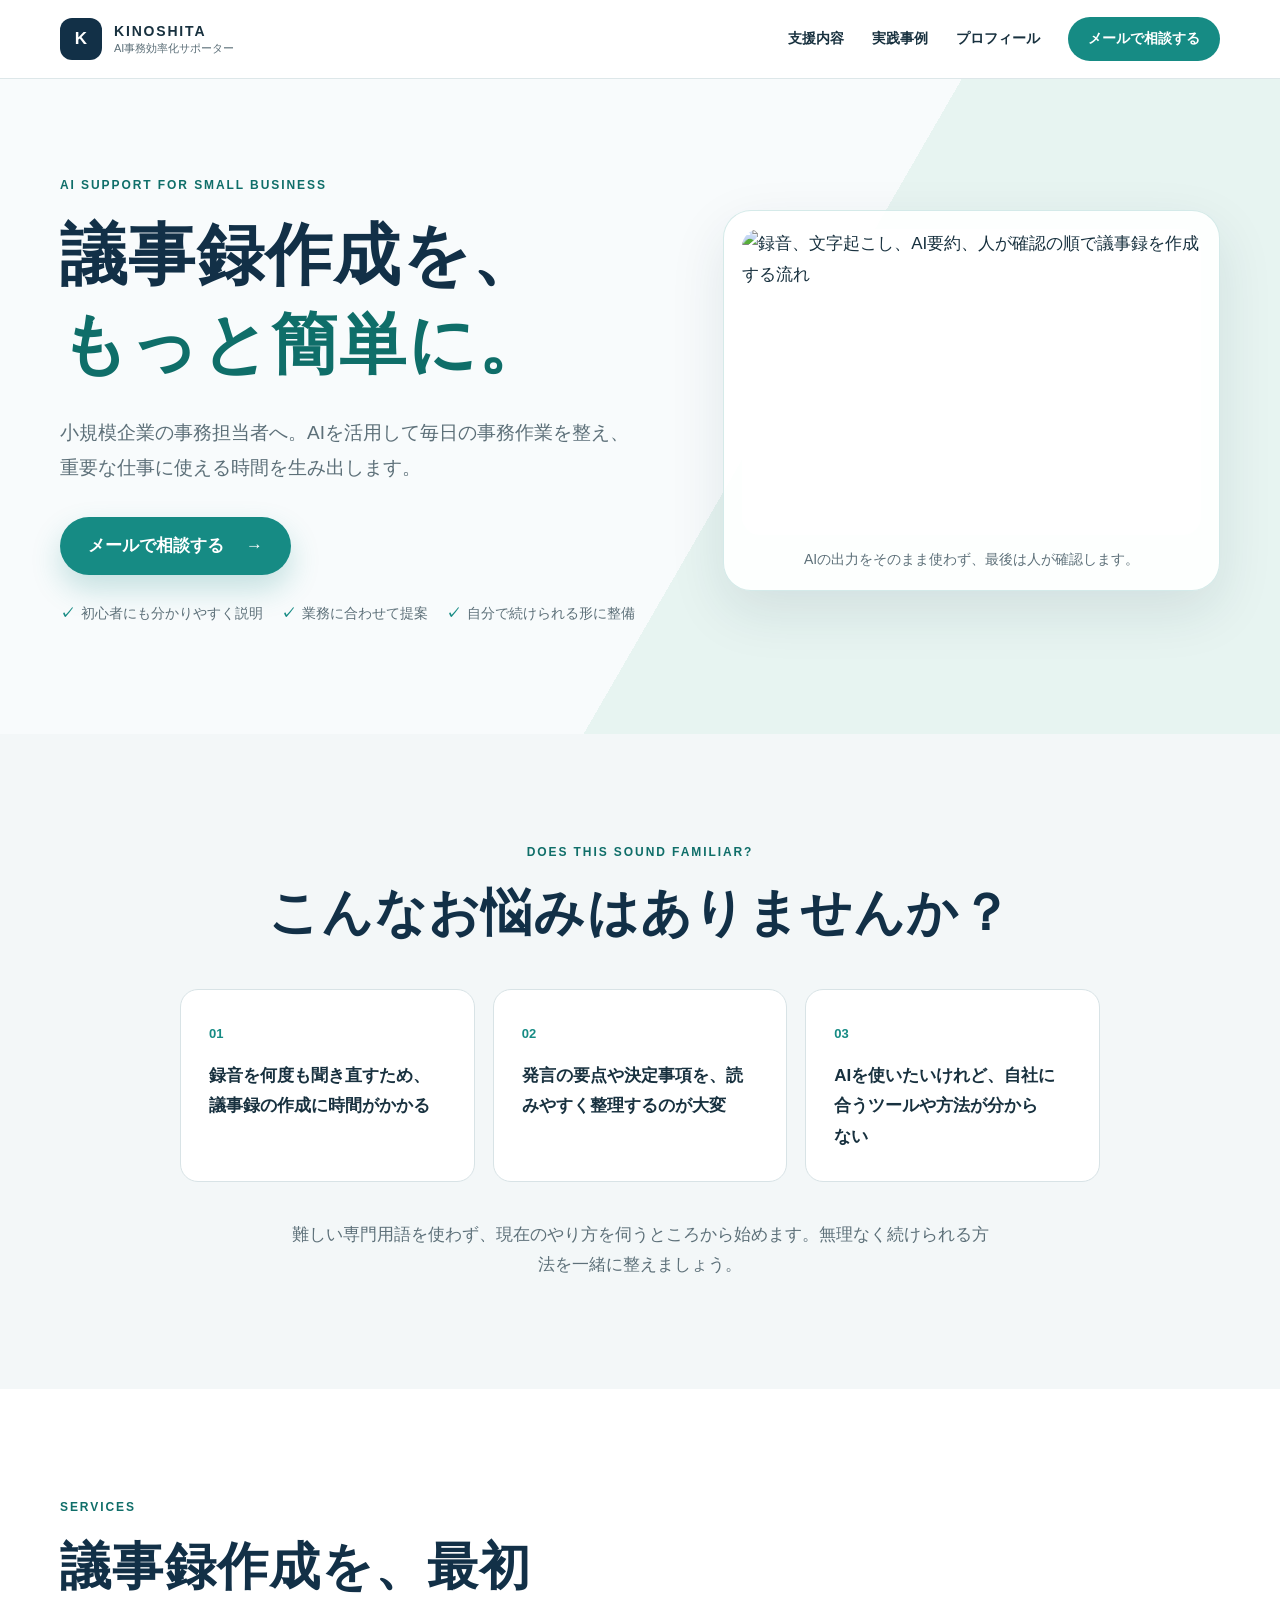
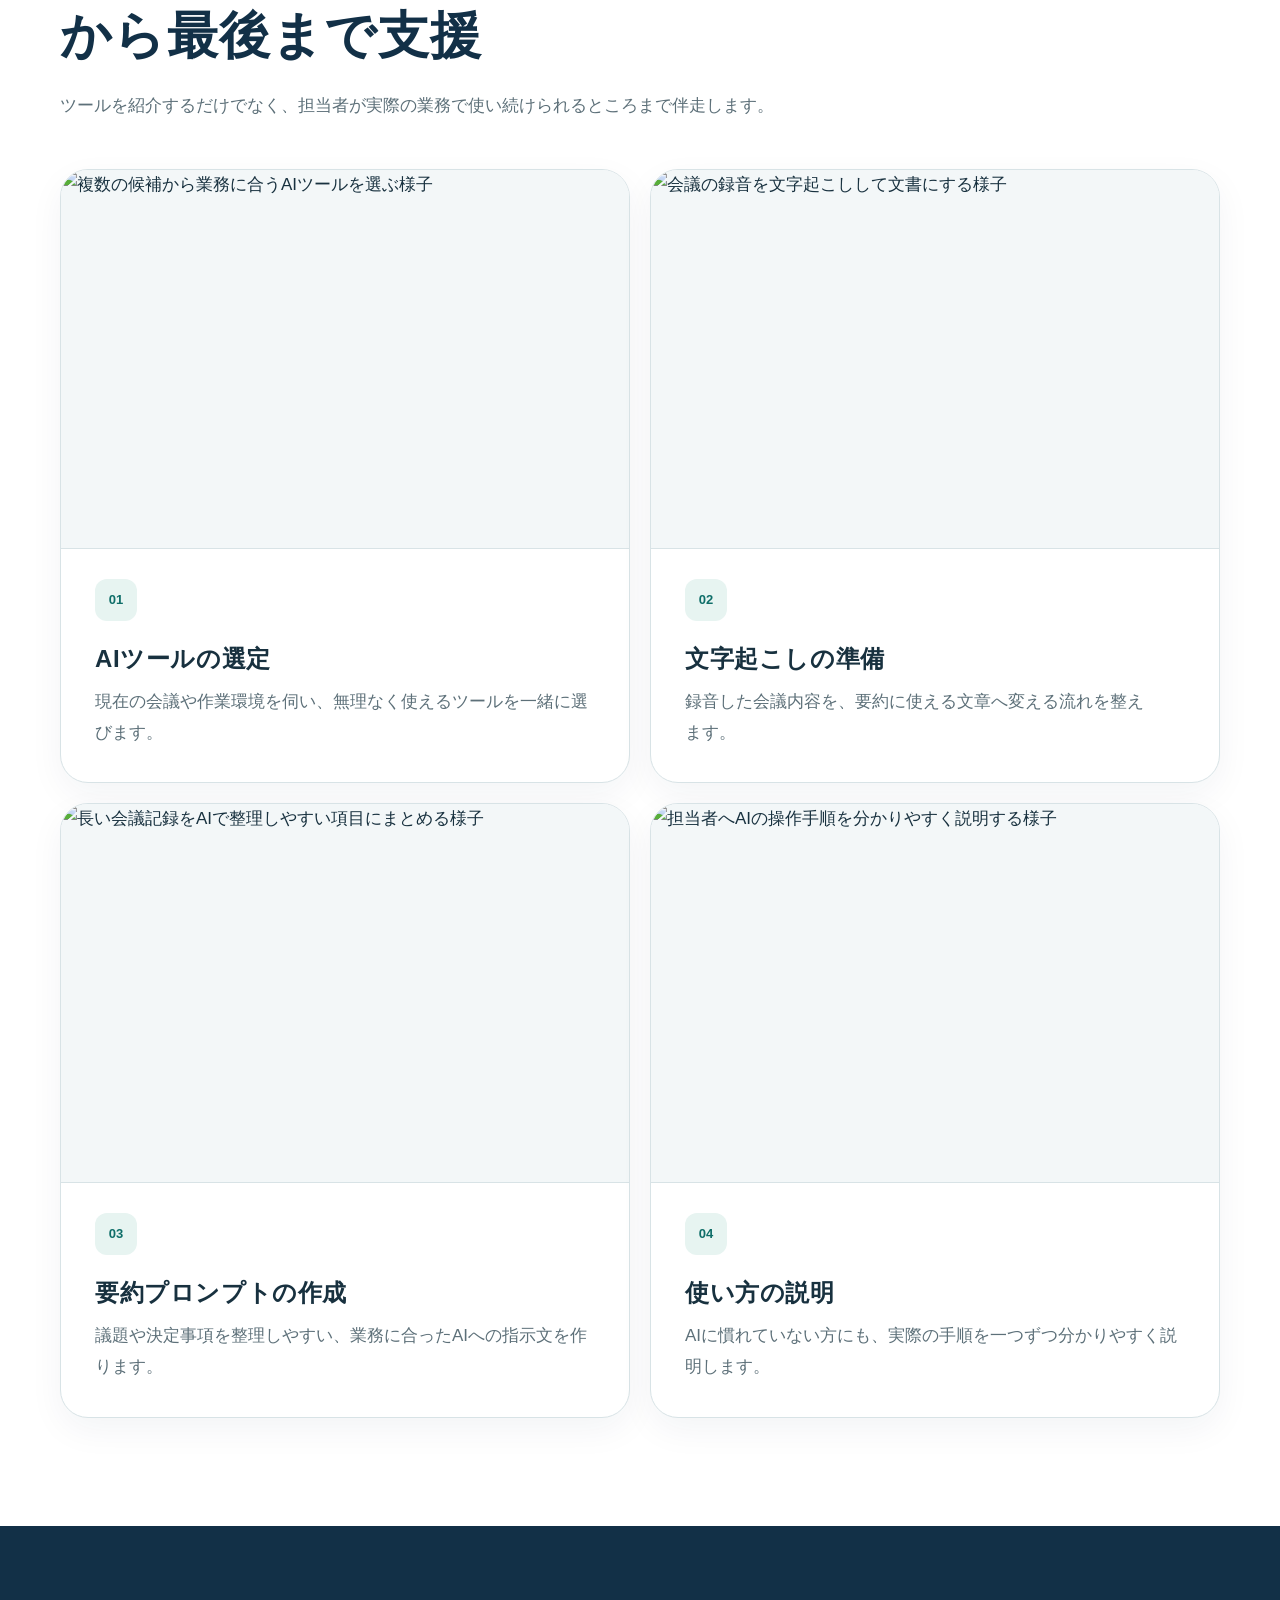
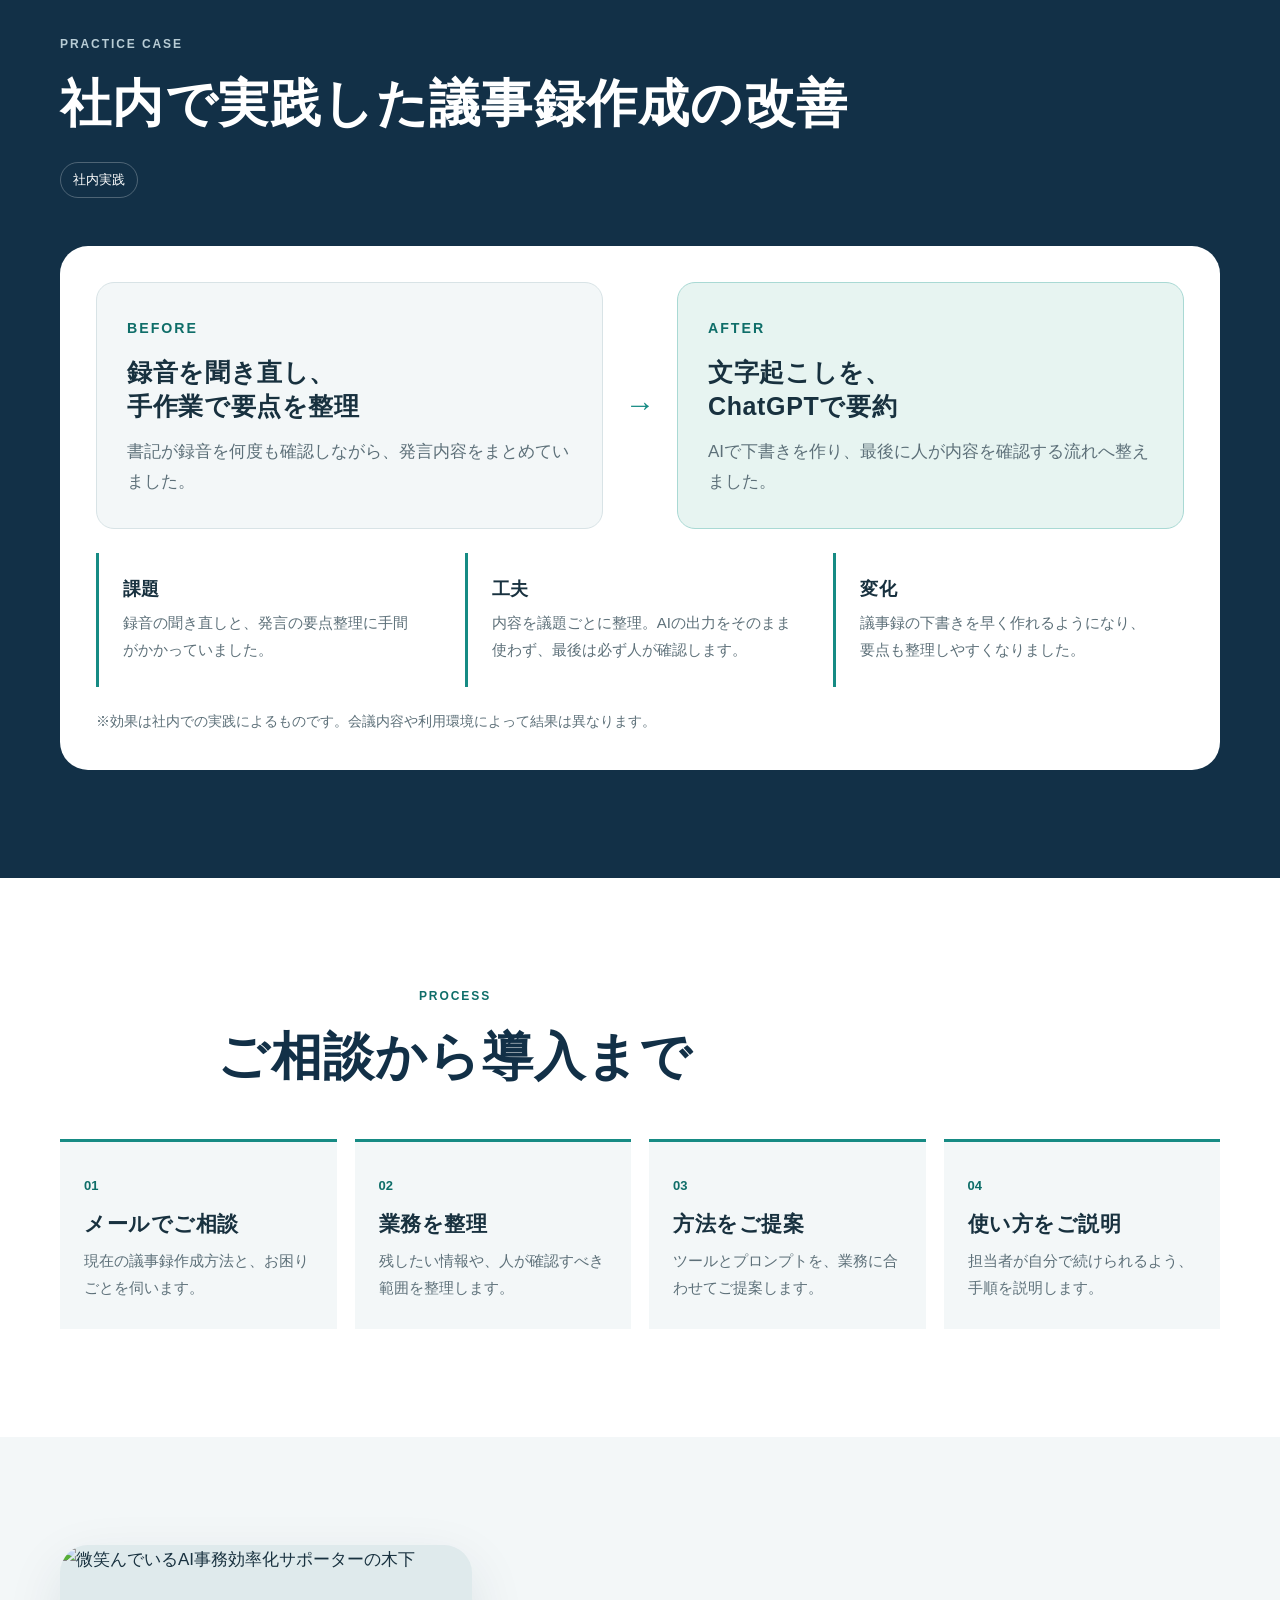
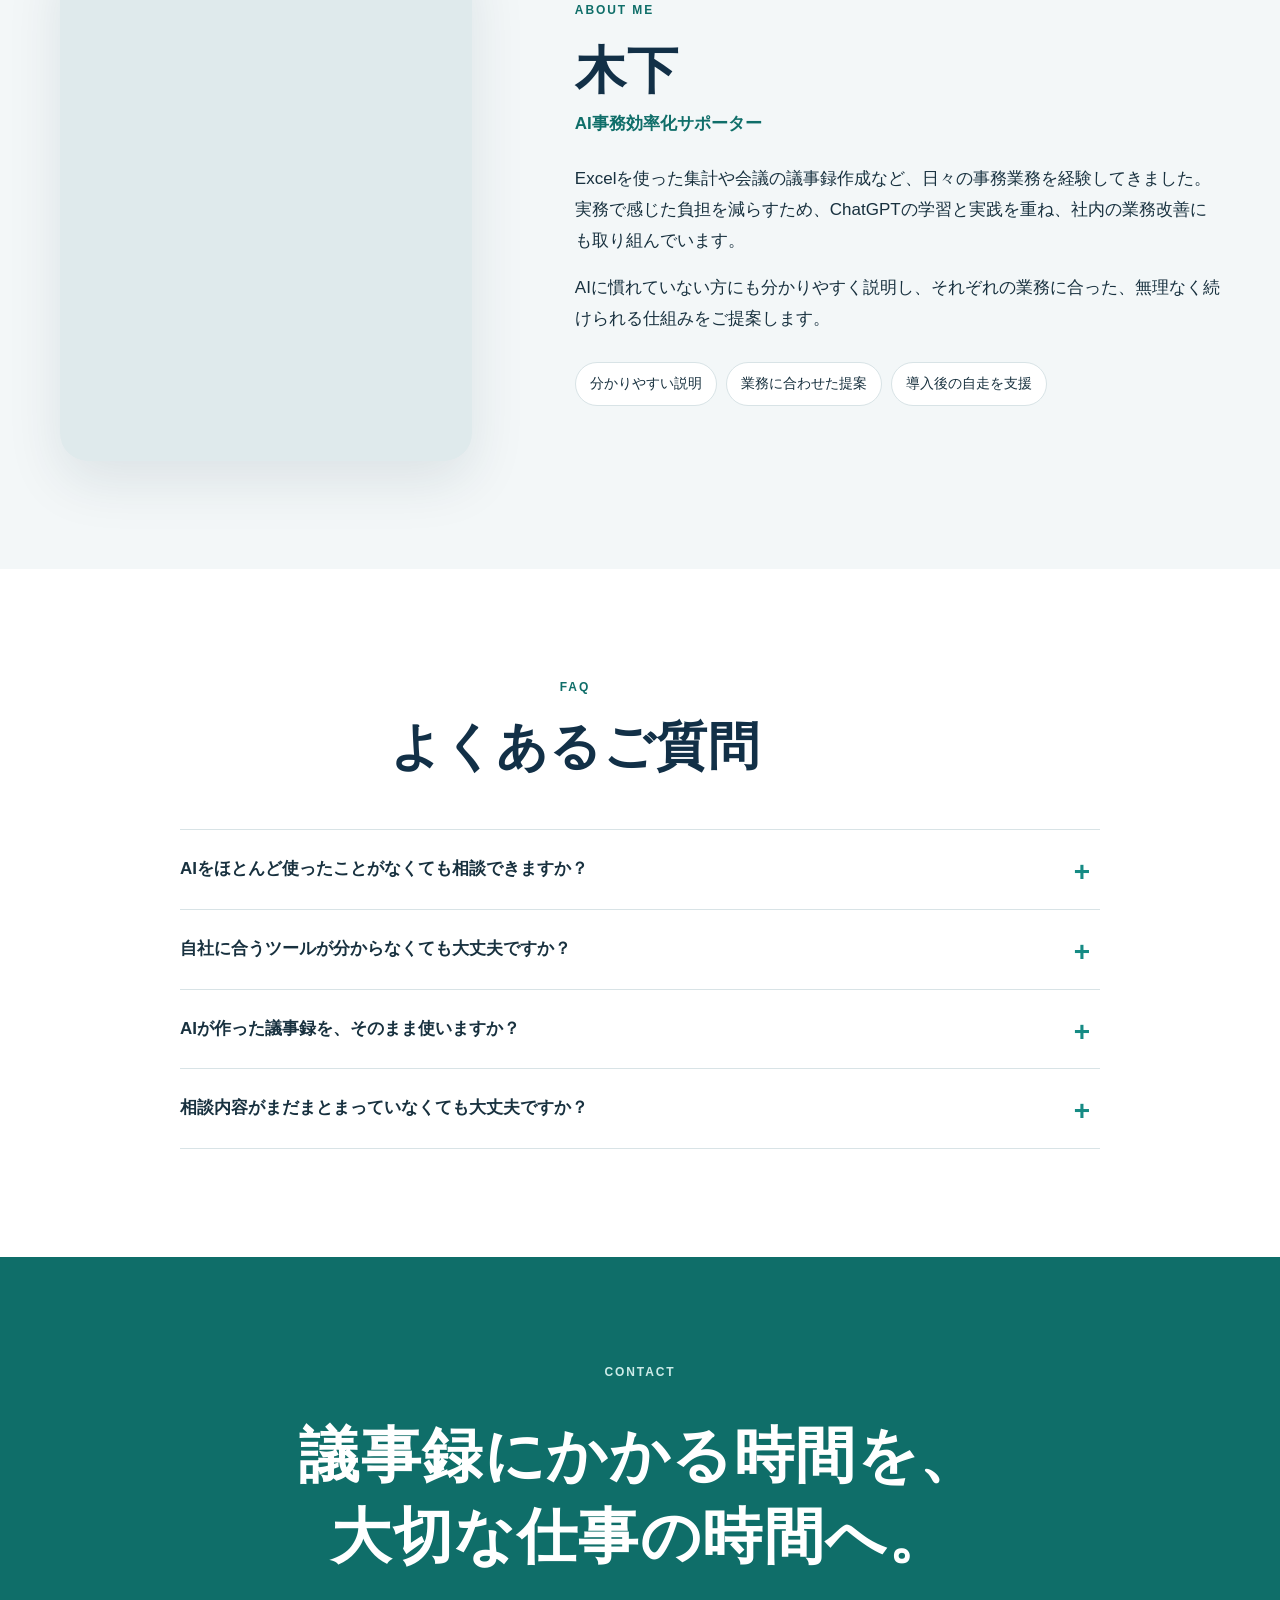
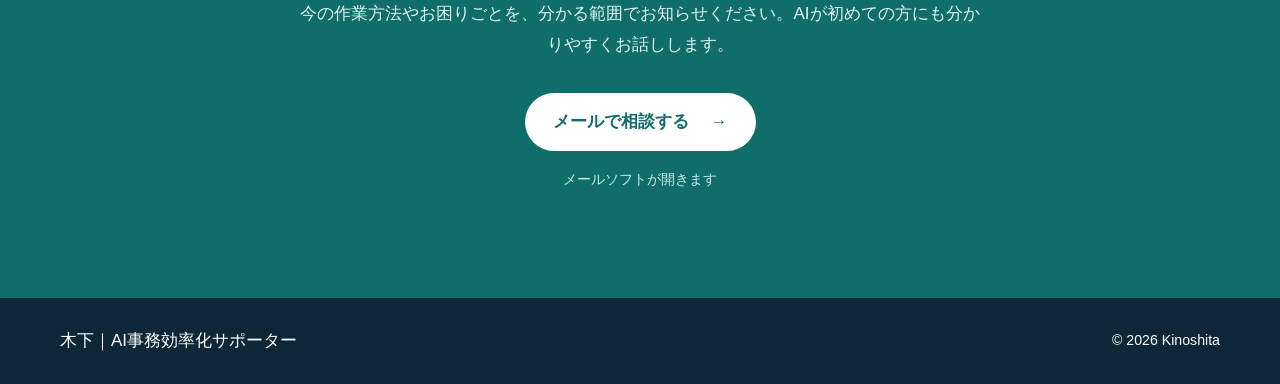
==== portfolio/index.html @ 759e7ccf "Publish AI office support portfolio" ====
<!doctype html>
<html lang="ja">
  <head>
    <meta charset="UTF-8">
    <meta name="viewport" content="width=device-width, initial-scale=1.0">
    <meta name="description" content="小規模企業の事務担当者へ。AIを活用した議事録作成の効率化を、木下が初心者にも分かりやすく支援します。">
    <title>木下｜AI事務効率化サポーター</title>
    <link rel="stylesheet" href="styles.css">
    <script src="script.js" defer></script>
  </head>
  <body>
    <a class="skip-link" href="#main">本文へ移動</a>

    <header class="site-header" data-header>
      <div class="container header-inner">
        <a class="brand" href="#top" aria-label="ページ上部へ戻る">
          <span class="brand-mark" aria-hidden="true">K</span>
          <span><strong>KINOSHITA</strong><small>AI事務効率化サポーター</small></span>
        </a>
        <button class="menu-button" type="button" aria-expanded="false" aria-controls="global-nav" data-menu-button>
          <span></span><span></span><span></span><span class="sr-only">メニューを開く</span>
        </button>
        <nav class="global-nav" id="global-nav" aria-label="メインメニュー" data-menu>
          <a href="#services">支援内容</a><a href="#case">実践事例</a><a href="#profile">プロフィール</a>
          <a class="nav-cta" href="mailto:toshi.melcy39@gmail.com">メールで相談する</a>
        </nav>
      </div>
    </header>

    <main id="main">
      <section class="hero" id="top">
        <div class="container hero-grid">
          <div class="hero-copy">
            <p class="eyebrow">AI SUPPORT FOR SMALL BUSINESS</p>
            <h1>議事録作成を、<br><span>もっと簡単に。</span></h1>
            <p class="hero-lead">小規模企業の事務担当者へ。AIを活用して毎日の事務作業を整え、重要な仕事に使える時間を生み出します。</p>
            <a class="button button-primary" href="mailto:toshi.melcy39@gmail.com">メールで相談する <span aria-hidden="true">→</span></a>
            <ul class="trust-list"><li>初心者にも分かりやすく説明</li><li>業務に合わせて提案</li><li>自分で続けられる形に整備</li></ul>
          </div>
          <figure class="hero-visual">
            <img src="assets/works/ai-meeting-minutes-workflow.png" width="1536" height="1024" alt="録音、文字起こし、AI要約、人が確認の順で議事録を作成する流れ">
            <figcaption>AIの出力をそのまま使わず、最後は人が確認します。</figcaption>
          </figure>
        </div>
      </section>

      <section class="section problems" aria-labelledby="problems-title">
        <div class="container narrow">
          <p class="eyebrow centered">DOES THIS SOUND FAMILIAR?</p>
          <h2 id="problems-title">こんなお悩みはありませんか？</h2>
          <div class="problem-grid">
            <article><span>01</span><p>録音を何度も聞き直すため、議事録の作成に時間がかかる</p></article>
            <article><span>02</span><p>発言の要点や決定事項を、読みやすく整理するのが大変</p></article>
            <article><span>03</span><p>AIを使いたいけれど、自社に合うツールや方法が分からない</p></article>
          </div>
          <p class="section-message">難しい専門用語を使わず、現在のやり方を伺うところから始めます。無理なく続けられる方法を一緒に整えましょう。</p>
        </div>
      </section>

      <section class="section services" id="services" aria-labelledby="services-title">
        <div class="container">
          <div class="section-heading"><p class="eyebrow">SERVICES</p><h2 id="services-title">議事録作成を、最初から最後まで支援</h2><p>ツールを紹介するだけでなく、担当者が実際の業務で使い続けられるところまで伴走します。</p></div>
          <div class="service-grid">
            <article class="service-card"><img class="service-image" src="assets/works/service-ai-tool-selection.png" width="1536" height="1024" alt="複数の候補から業務に合うAIツールを選ぶ様子"><div class="service-card-body"><span>01</span><h3>AIツールの選定</h3><p>現在の会議や作業環境を伺い、無理なく使えるツールを一緒に選びます。</p></div></article>
            <article class="service-card"><img class="service-image" src="assets/works/service-transcription.png" width="1536" height="1024" alt="会議の録音を文字起こしして文書にする様子"><div class="service-card-body"><span>02</span><h3>文字起こしの準備</h3><p>録音した会議内容を、要約に使える文章へ変える流れを整えます。</p></div></article>
            <article class="service-card"><img class="service-image" src="assets/works/service-summary-prompt.png" width="1536" height="1024" alt="長い会議記録をAIで整理しやすい項目にまとめる様子"><div class="service-card-body"><span>03</span><h3>要約プロンプトの作成</h3><p>議題や決定事項を整理しやすい、業務に合ったAIへの指示文を作ります。</p></div></article>
            <article class="service-card"><img class="service-image" src="assets/works/service-guidance.png" width="1536" height="1024" alt="担当者へAIの操作手順を分かりやすく説明する様子"><div class="service-card-body"><span>04</span><h3>使い方の説明</h3><p>AIに慣れていない方にも、実際の手順を一つずつ分かりやすく説明します。</p></div></article>
          </div>
        </div>
      </section>

      <section class="section case" id="case" aria-labelledby="case-title">
        <div class="container">
          <div class="section-heading"><p class="eyebrow">PRACTICE CASE</p><h2 id="case-title">社内で実践した議事録作成の改善</h2><p class="case-label">社内実践</p></div>
          <div class="case-grid">
            <div class="case-flow" aria-label="改善前と改善後の比較">
              <div><small>BEFORE</small><h3>録音を聞き直し、<br>手作業で要点を整理</h3><p>書記が録音を何度も確認しながら、発言内容をまとめていました。</p></div>
              <span class="case-arrow" aria-hidden="true">→</span>
              <div class="after"><small>AFTER</small><h3>文字起こしを、<br>ChatGPTで要約</h3><p>AIで下書きを作り、最後に人が内容を確認する流れへ整えました。</p></div>
            </div>
            <div class="case-details">
              <article><h3>課題</h3><p>録音の聞き直しと、発言の要点整理に手間がかかっていました。</p></article>
              <article><h3>工夫</h3><p>内容を議題ごとに整理。AIの出力をそのまま使わず、最後は必ず人が確認します。</p></article>
              <article><h3>変化</h3><p>議事録の下書きを早く作れるようになり、要点も整理しやすくなりました。</p></article>
            </div>
            <p class="case-note">※効果は社内での実践によるものです。会議内容や利用環境によって結果は異なります。</p>
          </div>
        </div>
      </section>

      <section class="section process" aria-labelledby="process-title">
        <div class="container">
          <div class="section-heading centered-heading"><p class="eyebrow">PROCESS</p><h2 id="process-title">ご相談から導入まで</h2></div>
          <ol class="process-grid">
            <li><span>01</span><h3>メールでご相談</h3><p>現在の議事録作成方法と、お困りごとを伺います。</p></li>
            <li><span>02</span><h3>業務を整理</h3><p>残したい情報や、人が確認すべき範囲を整理します。</p></li>
            <li><span>03</span><h3>方法をご提案</h3><p>ツールとプロンプトを、業務に合わせてご提案します。</p></li>
            <li><span>04</span><h3>使い方をご説明</h3><p>担当者が自分で続けられるよう、手順を説明します。</p></li>
          </ol>
        </div>
      </section>

      <section class="section profile" id="profile" aria-labelledby="profile-title">
        <div class="container profile-grid">
          <div class="profile-visual"><img src="assets/works/profile-photo-smile.png" width="1088" height="1450" alt="微笑んでいるAI事務効率化サポーターの木下"></div>
          <div class="profile-copy"><p class="eyebrow">ABOUT ME</p><h2 id="profile-title">木下</h2><p class="profile-role">AI事務効率化サポーター</p><p>Excelを使った集計や会議の議事録作成など、日々の事務業務を経験してきました。実務で感じた負担を減らすため、ChatGPTの学習と実践を重ね、社内の業務改善にも取り組んでいます。</p><p>AIに慣れていない方にも分かりやすく説明し、それぞれの業務に合った、無理なく続けられる仕組みをご提案します。</p><ul class="strength-list"><li>分かりやすい説明</li><li>業務に合わせた提案</li><li>導入後の自走を支援</li></ul></div>
        </div>
      </section>

      <section class="section faq" aria-labelledby="faq-title">
        <div class="container narrow"><div class="section-heading centered-heading"><p class="eyebrow">FAQ</p><h2 id="faq-title">よくあるご質問</h2></div>
          <details><summary>AIをほとんど使ったことがなくても相談できますか？</summary><p>はい。専門用語を避け、基本の操作から一つずつご説明します。</p></details>
          <details><summary>自社に合うツールが分からなくても大丈夫ですか？</summary><p>はい。現在の会議環境や作業方法を伺ったうえで、使い続けやすい方法を一緒に考えます。</p></details>
          <details><summary>AIが作った議事録を、そのまま使いますか？</summary><p>いいえ。聞き間違いや要約漏れの可能性があるため、最後は人が確認する流れを大切にしています。機密情報の扱いも、利用するツールの規約や社内ルールを確認して進めます。</p></details>
          <details><summary>相談内容がまだまとまっていなくても大丈夫ですか？</summary><p>はい。「議事録に時間がかかっている」という段階から、メールでお気軽にご相談ください。</p></details>
        </div>
      </section>

      <section class="contact" id="contact" aria-labelledby="contact-title">
        <div class="container contact-inner"><p class="eyebrow">CONTACT</p><h2 id="contact-title">議事録にかかる時間を、<br>大切な仕事の時間へ。</h2><p>今の作業方法やお困りごとを、分かる範囲でお知らせください。AIが初めての方にも分かりやすくお話しします。</p><a class="button button-light" href="mailto:toshi.melcy39@gmail.com">メールで相談する <span aria-hidden="true">→</span></a><small>メールソフトが開きます</small></div>
      </section>
    </main>
    <footer class="site-footer"><div class="container"><p>木下｜AI事務効率化サポーター</p><small>© <span data-year></span> Kinoshita</small></div></footer>
  </body>
</html>
---- portfolio/styles.css ----
:root{--navy:#123047;--navy-2:#1b4058;--teal:#168b84;--teal-dark:#0f6e69;--mint:#e7f4f1;--paper:#fff;--mist:#f3f7f8;--ink:#18313f;--muted:#5d7079;--line:#d8e3e6;--shadow:0 20px 55px rgba(18,48,71,.1);--radius-lg:28px;--radius-md:18px;--container:1160px}
*{box-sizing:border-box}html{scroll-behavior:smooth}body{margin:0;color:var(--ink);background:var(--paper);font-family:-apple-system,BlinkMacSystemFont,"Hiragino Kaku Gothic ProN","Yu Gothic",YuGothic,"Noto Sans JP","Segoe UI",sans-serif;font-size:17px;line-height:1.8;line-break:strict;overflow-wrap:anywhere;word-break:normal}img{display:block;max-width:100%}a{color:inherit}button,a{-webkit-tap-highlight-color:transparent}a:focus-visible,button:focus-visible,summary:focus-visible{outline:3px solid #f2a900;outline-offset:4px}h1,h2,h3,p{margin-top:0}h1,h2,h3{line-height:1.35;letter-spacing:.025em;text-wrap:balance}p{text-wrap:pretty}.container{width:min(calc(100% - 48px),var(--container));margin-inline:auto}.narrow{max-width:920px}.section{padding:108px 0}.sr-only{position:absolute;width:1px;height:1px;padding:0;margin:-1px;overflow:hidden;clip:rect(0,0,0,0);white-space:nowrap;border:0}.skip-link{position:fixed;top:8px;left:8px;z-index:100;padding:10px 16px;color:#fff;background:var(--navy);transform:translateY(-150%)}.skip-link:focus{transform:translateY(0)}.eyebrow{margin-bottom:14px;color:var(--teal-dark);font-size:12px;font-weight:800;letter-spacing:.16em}.centered,.centered-heading{text-align:center}
.site-header{position:sticky;top:0;z-index:30;border-bottom:1px solid rgba(216,227,230,.85);background:rgba(255,255,255,.94);backdrop-filter:blur(12px)}.header-inner{min-height:78px;display:flex;align-items:center;justify-content:space-between;gap:24px}.brand{display:inline-flex;align-items:center;gap:12px;text-decoration:none}.brand-mark{display:grid;place-items:center;width:42px;aspect-ratio:1;border-radius:12px;color:#fff;background:var(--navy);font-weight:900}.brand strong,.brand small{display:block;line-height:1.35}.brand strong{font-size:14px;letter-spacing:.13em}.brand small{color:var(--muted);font-size:11px}.global-nav{display:flex;align-items:center;gap:28px}.global-nav a{font-size:14px;font-weight:700;text-decoration:none}.nav-cta{min-height:44px;display:inline-flex;align-items:center;padding:8px 20px;border-radius:999px;color:#fff!important;background:var(--teal)}.menu-button{display:none;width:46px;height:46px;padding:11px;border:1px solid var(--line);border-radius:50%;background:#fff}.menu-button>span:not(.sr-only){display:block;width:100%;height:2px;margin:4px 0;background:var(--navy)}
.hero{overflow:hidden;padding:96px 0 108px;background:linear-gradient(120deg,#f8fbfc 0 58%,#e7f4f1 58%)}.hero-grid{display:grid;grid-template-columns:minmax(0,1.08fr) minmax(380px,.92fr);align-items:center;gap:80px}.hero h1{margin-bottom:26px;color:var(--navy);font-size:clamp(46px,5.2vw,72px);font-weight:800;letter-spacing:.02em}.hero h1 span{color:var(--teal-dark)}.hero-lead{max-width:640px;margin-bottom:32px;color:var(--muted);font-size:19px}.button{display:inline-flex;min-height:58px;align-items:center;justify-content:center;gap:22px;padding:14px 28px;border-radius:999px;font-weight:800;text-decoration:none;transition:transform .2s,box-shadow .2s}.button:hover{transform:translateY(-2px)}.button-primary{color:#fff;background:var(--teal);box-shadow:0 14px 30px rgba(22,139,132,.23)}.trust-list{display:flex;flex-wrap:wrap;gap:8px 18px;padding:0;margin:26px 0 0;color:var(--muted);font-size:14px;list-style:none}.trust-list li::before{content:"✓";margin-right:7px;color:var(--teal);font-weight:900}.hero-visual{padding:30px;border:1px solid rgba(22,139,132,.18);border-radius:var(--radius-lg);background:rgba(255,255,255,.88);box-shadow:var(--shadow)}.visual-label{margin-bottom:20px;color:var(--muted);font-size:11px;font-weight:800;letter-spacing:.14em}.workflow-mini{display:flex;align-items:center;gap:16px;padding:16px 18px;border:1px solid var(--line);border-radius:14px;background:#fff}.workflow-mini span{display:grid;place-items:center;width:34px;height:34px;border-radius:10px;color:var(--teal-dark);background:var(--mint);font-size:12px;font-weight:800}.workflow-mini.accent{color:#fff;border-color:var(--teal);background:var(--teal)}.workflow-mini.accent span{color:#fff;background:rgba(255,255,255,.18)}.workflow-arrow{height:27px;color:var(--teal);font-weight:900;text-align:center}
.section h2{margin-bottom:20px;color:var(--navy);font-size:clamp(34px,4vw,52px)}.problems{background:var(--mist);text-align:center}.problem-grid{display:grid;grid-template-columns:repeat(3,1fr);gap:18px;margin-top:42px;text-align:left}.problem-grid article{padding:28px;border:1px solid var(--line);border-radius:var(--radius-md);background:#fff}.problem-grid span{color:var(--teal);font-size:13px;font-weight:800}.problem-grid p{margin:12px 0 0;font-weight:700}.section-message{max-width:700px;margin:38px auto 0;color:var(--muted)}.section-heading{max-width:790px;margin-bottom:48px}.section-heading>p:last-child{color:var(--muted)}.service-grid{display:grid;grid-template-columns:repeat(2,1fr);gap:20px}.service-card{padding:34px;border:1px solid var(--line);border-radius:var(--radius-lg);background:#fff;box-shadow:0 12px 35px rgba(18,48,71,.05)}.service-card>span{display:grid;place-items:center;width:42px;height:42px;margin-bottom:22px;border-radius:12px;color:var(--teal-dark);background:var(--mint);font-size:13px;font-weight:800}.service-card h3{margin-bottom:12px;font-size:24px}.service-card p{margin-bottom:0;color:var(--muted)}
.case{background:var(--navy);color:#fff}.case h2{color:#fff}.case .section-heading>p{color:#b8ccd5}.case-label{display:inline-block!important;margin:4px 0 0;padding:5px 12px;border:1px solid rgba(255,255,255,.25);border-radius:999px;color:#fff!important;font-size:13px}.case-grid{padding:36px;border-radius:var(--radius-lg);background:#fff;color:var(--ink)}.case-flow{display:grid;grid-template-columns:1fr auto 1fr;align-items:stretch;gap:22px}.case-flow>div{padding:30px;border:1px solid var(--line);border-radius:var(--radius-md);background:var(--mist)}.case-flow>.after{border-color:#a9d9d4;background:var(--mint)}.case-flow small{color:var(--teal-dark);font-weight:900;letter-spacing:.14em}.case-flow h3{margin:13px 0;font-size:25px}.case-flow p{margin:0;color:var(--muted)}.case-arrow{align-self:center;color:var(--teal);font-size:30px}.case-details{display:grid;grid-template-columns:repeat(3,1fr);gap:18px;margin-top:24px}.case-details article{padding:24px;border-left:3px solid var(--teal)}.case-details h3{margin-bottom:8px;font-size:18px}.case-details p{margin:0;color:var(--muted);font-size:15px}.case-note{margin:22px 0 0;color:var(--muted);font-size:14px}
.process-grid{display:grid;grid-template-columns:repeat(4,1fr);gap:18px;padding:0;margin:48px 0 0;list-style:none}.process-grid li{padding:28px 24px;border-top:3px solid var(--teal);background:var(--mist)}.process-grid span{color:var(--teal-dark);font-size:13px;font-weight:900}.process-grid h3{margin:9px 0;font-size:21px}.process-grid p{margin:0;color:var(--muted);font-size:15px}.profile{background:var(--mist)}.profile-grid{display:grid;grid-template-columns:minmax(300px,.78fr) minmax(0,1.22fr);align-items:center;gap:clamp(50px,8vw,105px)}.profile-visual{overflow:hidden;aspect-ratio:4/5;border-radius:var(--radius-lg);background:#dfeaec;box-shadow:var(--shadow)}.profile-visual img{width:100%;height:100%;object-fit:cover;object-position:50% 35%}.profile-copy h2{margin-bottom:4px}.profile-role{margin-bottom:25px;color:var(--teal-dark);font-weight:800}.strength-list{display:flex;flex-wrap:wrap;gap:9px;padding:0;margin:28px 0 0;list-style:none}.strength-list li{padding:8px 14px;border:1px solid var(--line);border-radius:999px;background:#fff;font-size:14px}
.faq details{border-top:1px solid var(--line)}.faq details:last-child{border-bottom:1px solid var(--line)}.faq summary{position:relative;padding:24px 54px 24px 0;cursor:pointer;font-weight:700;list-style:none}.faq summary::-webkit-details-marker{display:none}.faq summary::after{content:"+";position:absolute;right:10px;top:17px;color:var(--teal);font-size:28px}.faq details[open] summary::after{content:"−"}.faq details p{padding:0 54px 24px 0;margin:0;color:var(--muted)}.contact{padding:105px 0;color:#fff;background:var(--teal-dark);text-align:center}.contact .eyebrow{color:#cdebe8}.contact h2{margin-bottom:22px;color:#fff;font-size:clamp(36px,5vw,60px)}.contact p{max-width:680px;margin:0 auto 32px;color:#e4f4f2}.button-light{color:var(--teal-dark);background:#fff}.contact small{display:block;margin-top:16px;color:#cdebe8}.site-footer{padding:28px 0;color:#fff;background:#0d2738}.site-footer .container{display:flex;align-items:center;justify-content:space-between;gap:20px}.site-footer p,.site-footer small{margin:0}
@media(max-width:1024px){.section{padding:88px 0}.global-nav{gap:18px}.hero{padding:78px 0 88px}.hero-grid{grid-template-columns:1fr .9fr;gap:38px}.problem-grid{grid-template-columns:1fr}.process-grid{grid-template-columns:repeat(2,1fr)}}
@media(max-width:768px){body{font-size:16px}.container{width:min(calc(100% - 40px),var(--container))}.section{padding:72px 0}.header-inner{min-height:70px}.menu-button{display:block}.global-nav{position:fixed;inset:71px 20px auto;display:none;align-items:stretch;gap:0;padding:18px;border:1px solid var(--line);border-radius:18px;background:#fff;box-shadow:var(--shadow)}.global-nav.is-open{display:grid}.global-nav a{padding:13px 10px}.nav-cta{margin-top:8px;justify-content:center}.hero{padding:62px 0 72px;background:linear-gradient(155deg,#f8fbfc,#e7f4f1)}.hero-grid{grid-template-columns:1fr;gap:42px}.hero h1{font-size:clamp(40px,11vw,56px)}.hero-lead{font-size:17px}.service-grid,.case-details{grid-template-columns:1fr}.case-grid{padding:24px}.case-flow{grid-template-columns:1fr}.case-arrow{transform:rotate(90deg);justify-self:center}.profile-grid{grid-template-columns:1fr;gap:40px}.profile-visual{width:min(100%,470px);margin:auto}}
@media(max-width:480px){.brand small{display:none}.hero h1{font-size:39px}.button{width:100%}.trust-list{display:grid}.hero-visual{padding:20px}.problem-grid article,.service-card{padding:24px}.section h2{font-size:33px}.case-grid{padding:18px}.case-flow>div{padding:23px}.process-grid{grid-template-columns:1fr}.profile-visual{aspect-ratio:4/5}.contact{padding:78px 0}.site-footer .container{align-items:flex-start;flex-direction:column}}
@media(prefers-reduced-motion:reduce){*,*::before,*::after{scroll-behavior:auto!important;transition:none!important;animation:none!important}}
.hero-visual{margin:0;padding:18px;background:rgba(255,255,255,.92)}.hero-visual img{width:100%;height:auto;aspect-ratio:3/2;border-radius:18px;object-fit:contain;background:#fff}.hero-visual figcaption{padding:12px 8px 0;color:var(--muted);font-size:14px;text-align:center}
.service-grid{grid-template-columns:repeat(2,minmax(0,1fr))}.service-card{min-width:0;overflow:hidden;padding:0}.service-image{display:block;width:100%;max-width:100%;height:auto;aspect-ratio:3/2;border-bottom:1px solid var(--line);object-fit:cover;background:var(--mist)}.service-card-body{padding:30px 34px 34px}.service-card-body>span{display:grid;place-items:center;width:42px;height:42px;margin-bottom:22px;border-radius:12px;color:var(--teal-dark);background:var(--mint);font-size:13px;font-weight:800}.service-card-body h3{margin-bottom:12px;font-size:24px}.service-card-body p{margin-bottom:0;color:var(--muted)}
@media(max-width:768px){.service-grid{grid-template-columns:1fr}}
@media(max-width:480px){.service-card-body{padding:24px}.service-image{aspect-ratio:16/10}}
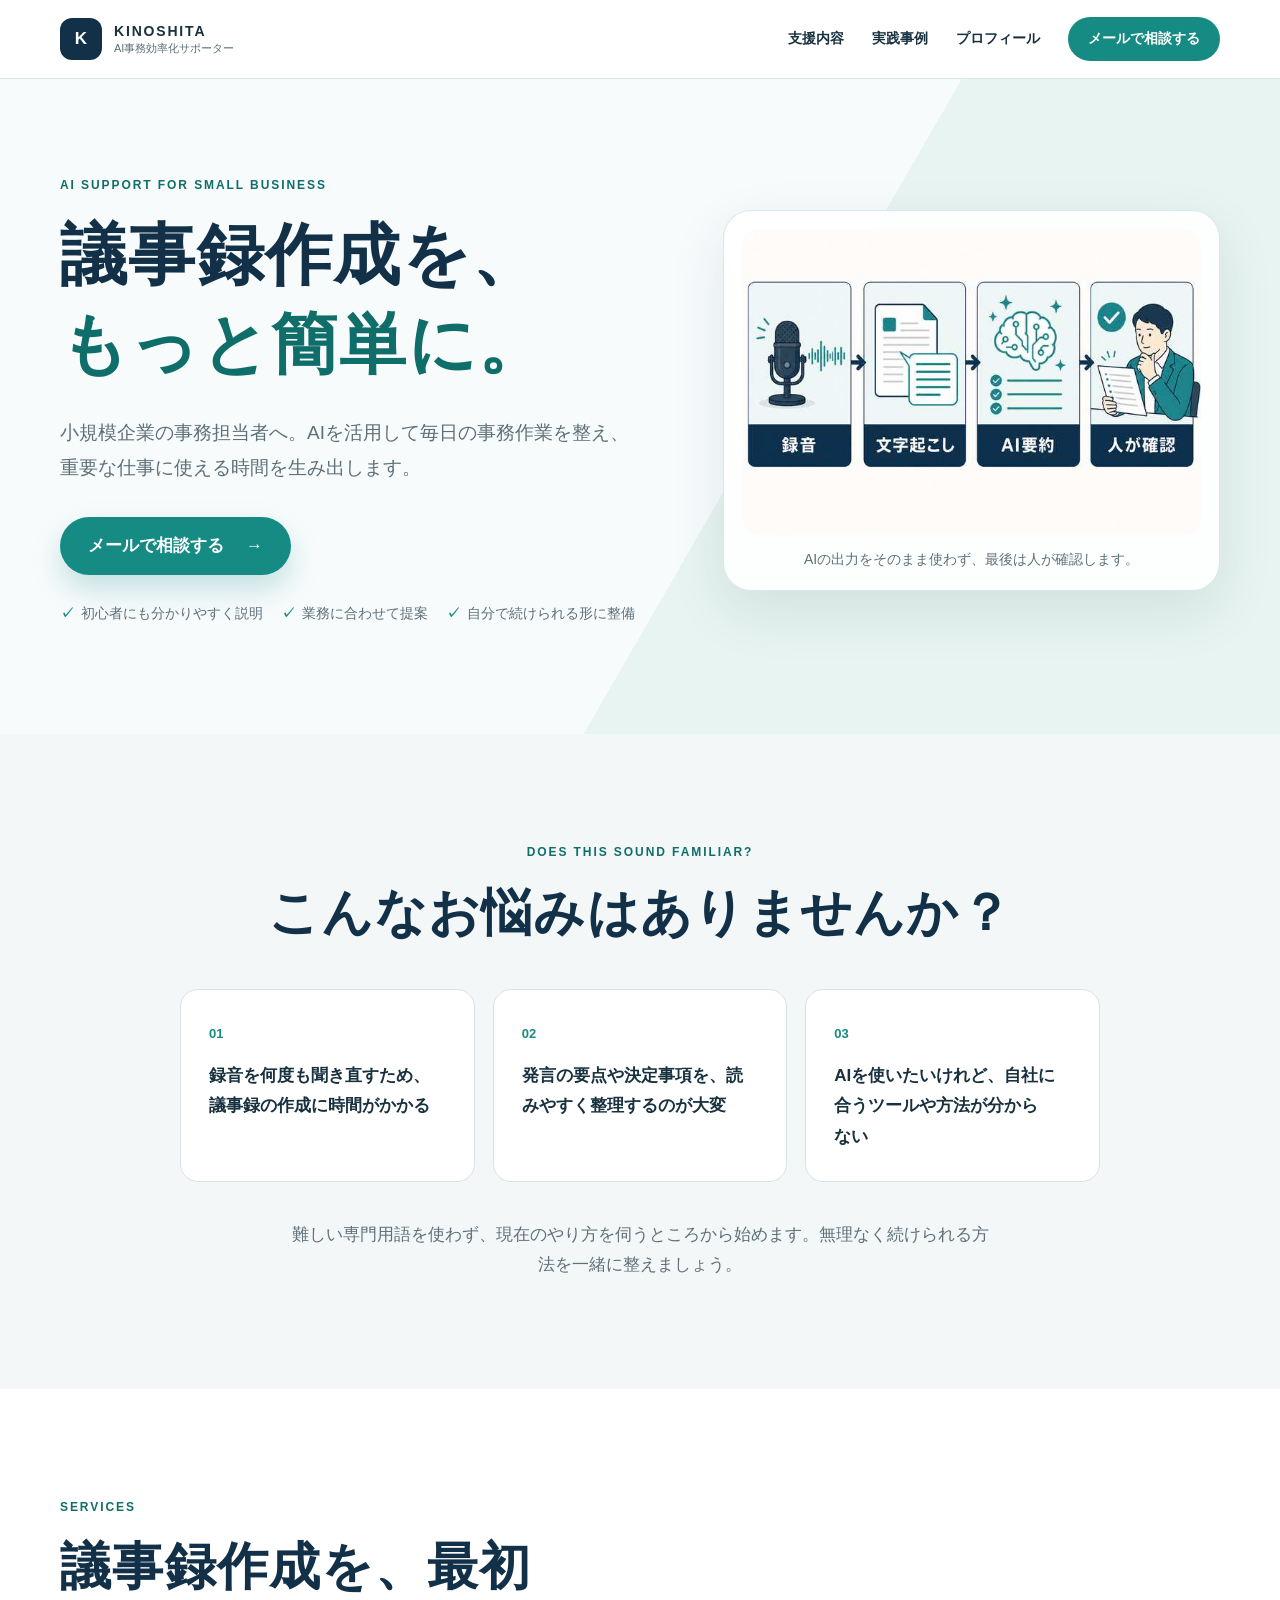
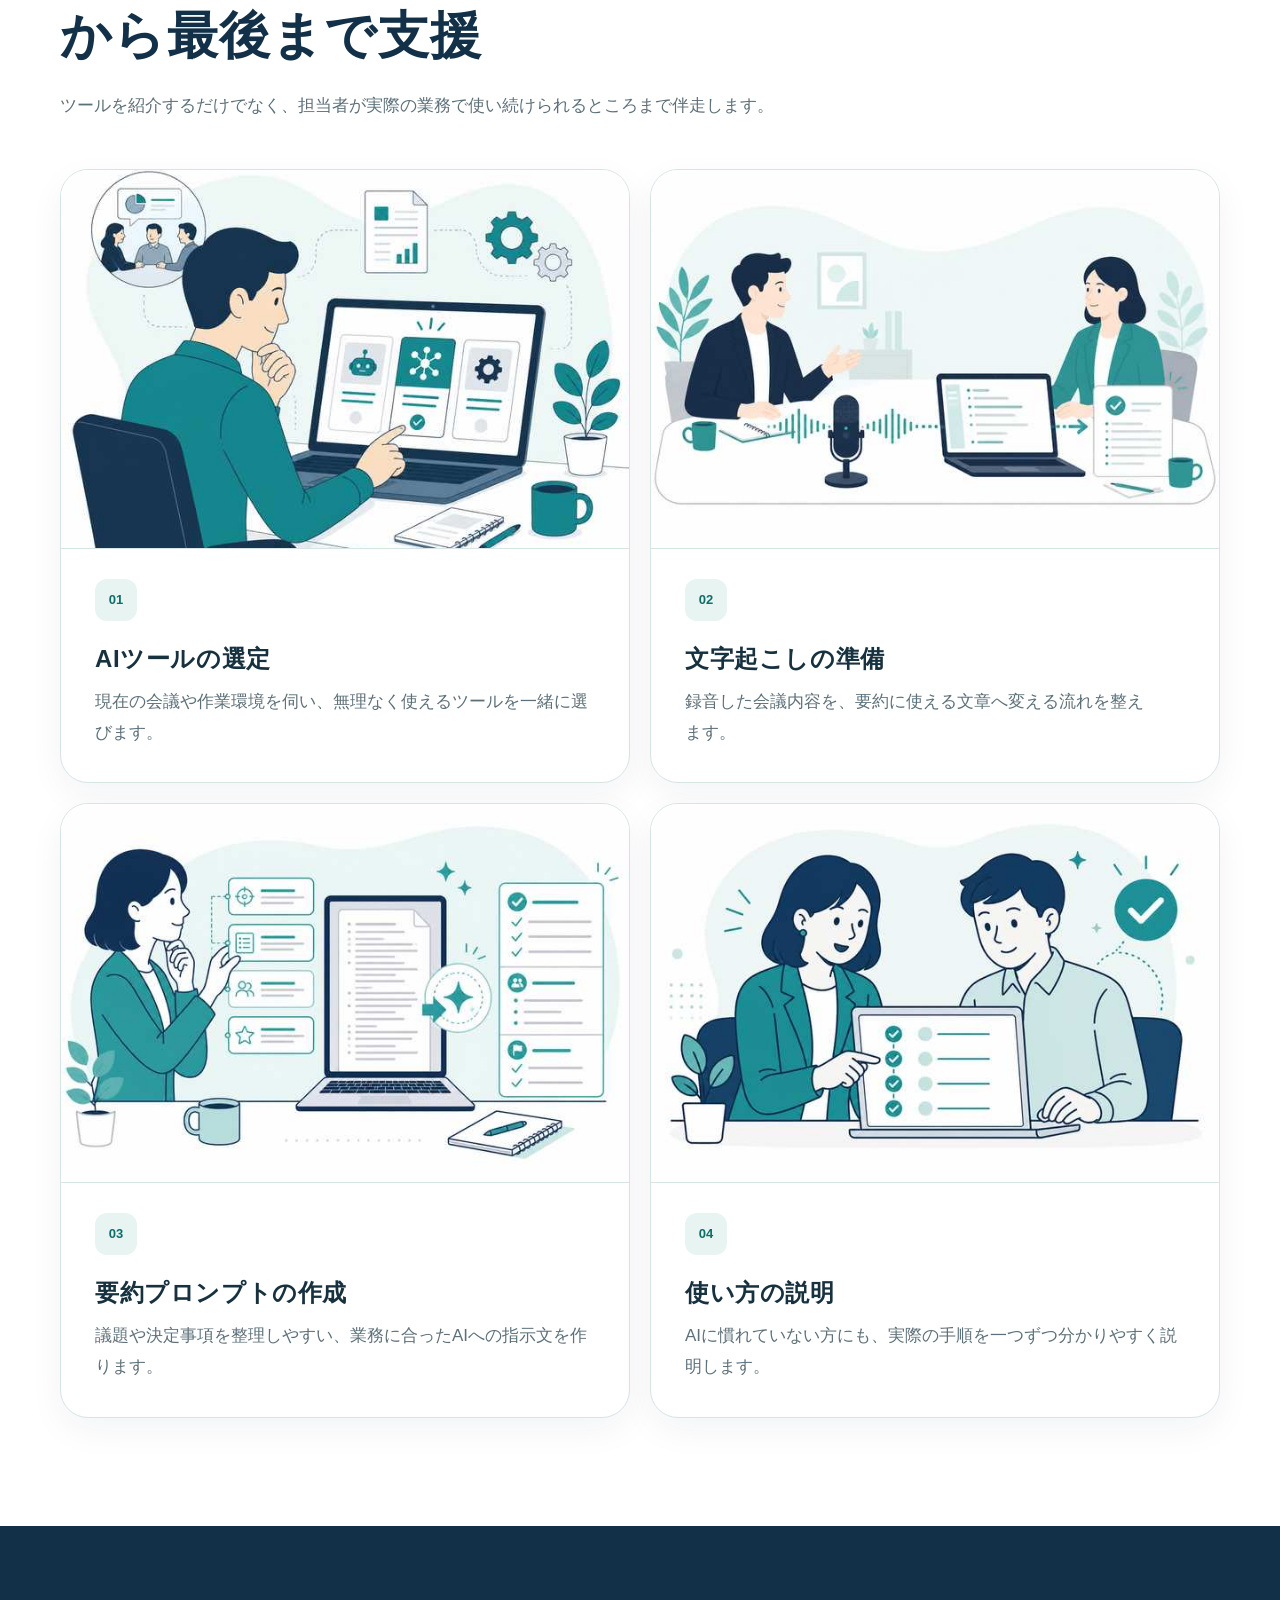
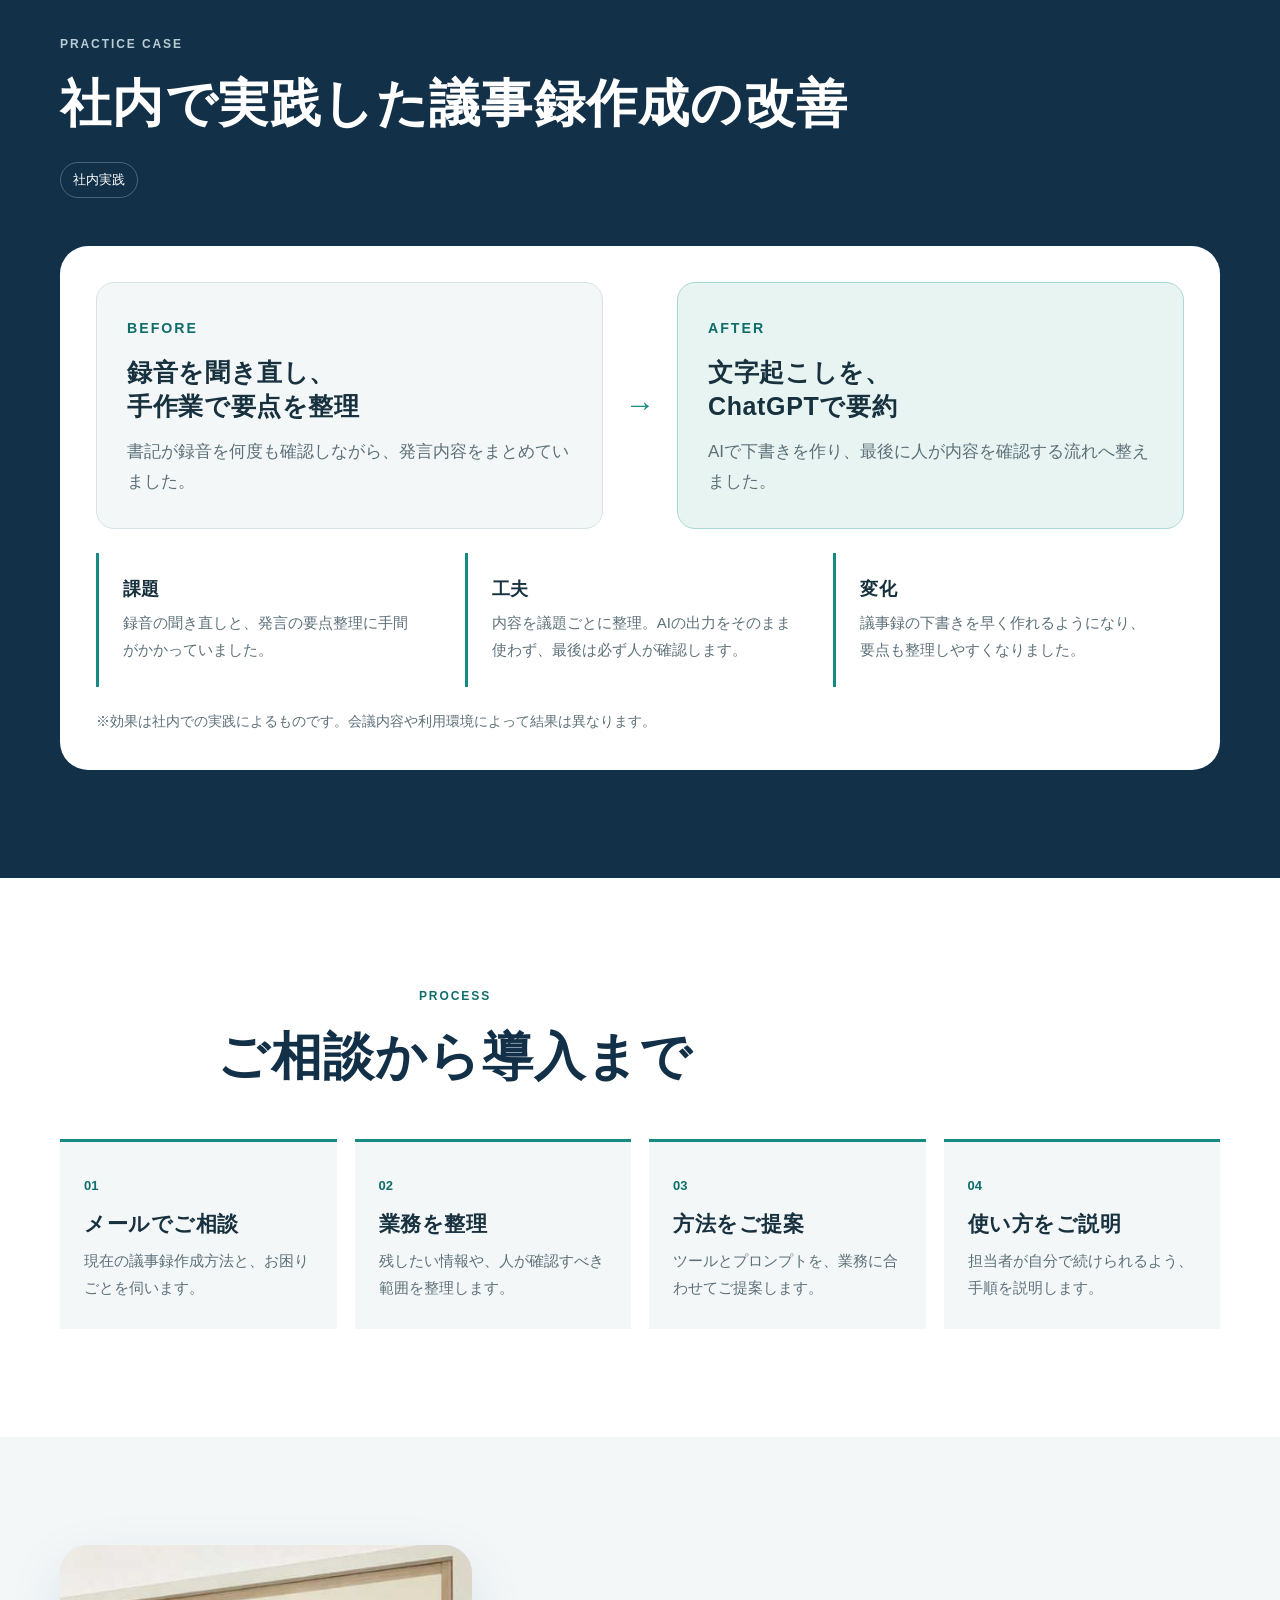
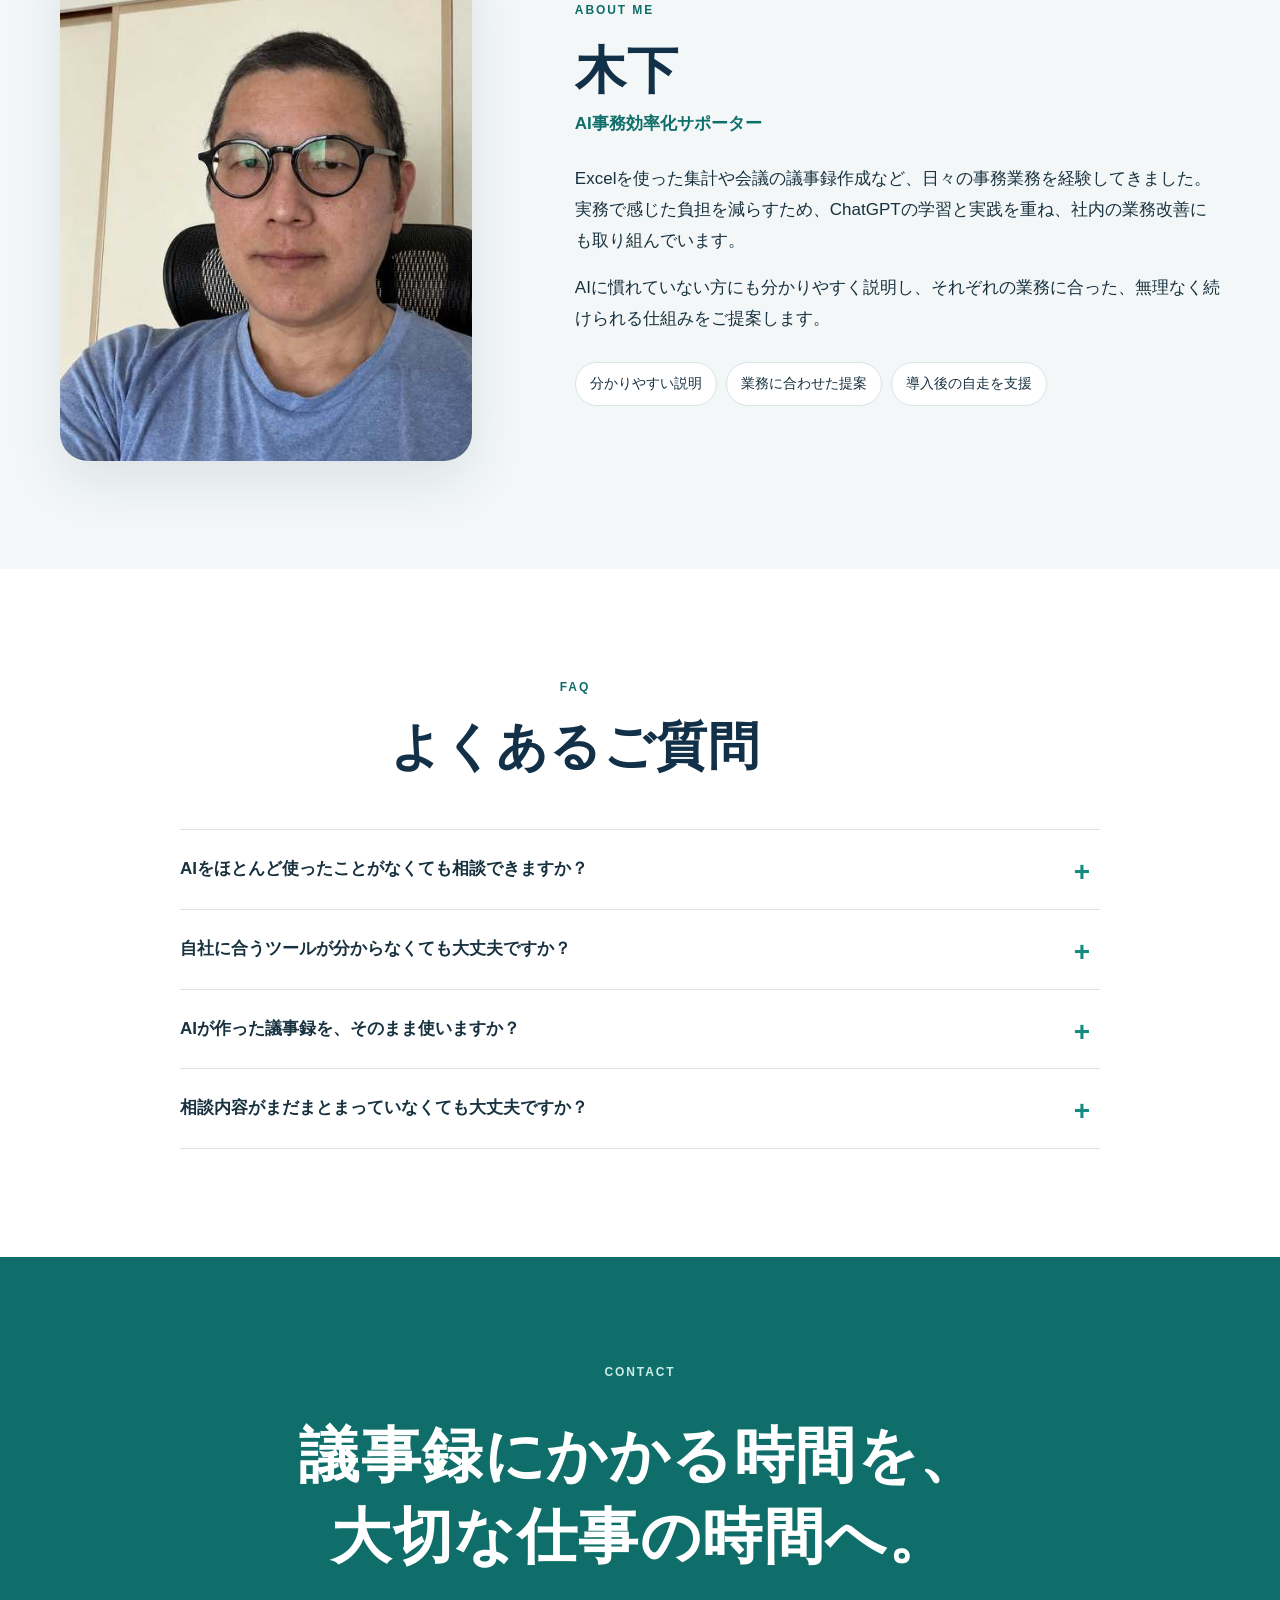
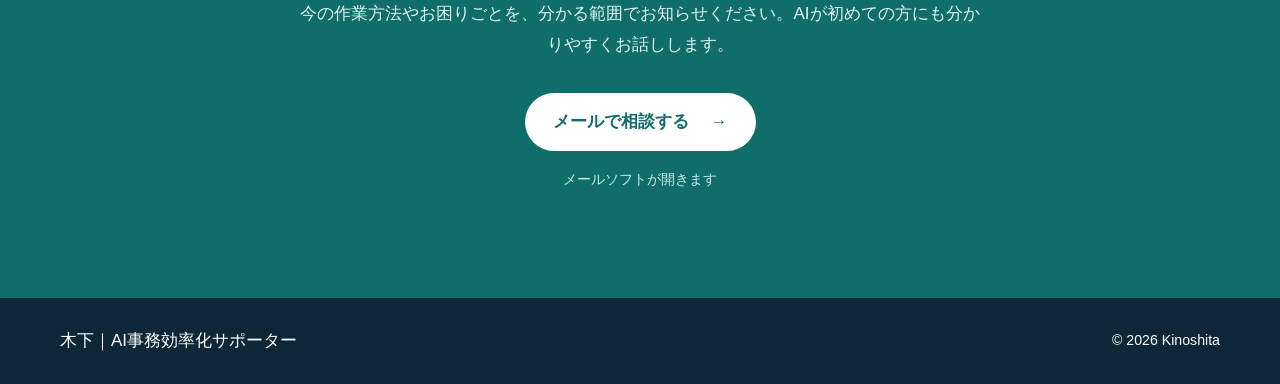
==== commit fa22cd65: "Fix portfolio image delivery" ====
--- a/portfolio/index.html
+++ b/portfolio/index.html
@@ -1,3 +1,4 @@
+
 <!doctype html>
 <html lang="ja">
   <head>
@@ -38,7 +39,7 @@
             <ul class="trust-list"><li>初心者にも分かりやすく説明</li><li>業務に合わせて提案</li><li>自分で続けられる形に整備</li></ul>
           </div>
           <figure class="hero-visual">
-            <img src="assets/works/ai-meeting-minutes-workflow.png" width="1536" height="1024" alt="録音、文字起こし、AI要約、人が確認の順で議事録を作成する流れ">
+            <img src="assets/works/ai-meeting-minutes-workflow.jpg?v=20260812b" width="1536" height="1024" alt="録音、文字起こし、AI要約、人が確認の順で議事録を作成する流れ">
             <figcaption>AIの出力をそのまま使わず、最後は人が確認します。</figcaption>
           </figure>
         </div>
@@ -61,10 +62,10 @@
         <div class="container">
           <div class="section-heading"><p class="eyebrow">SERVICES</p><h2 id="services-title">議事録作成を、最初から最後まで支援</h2><p>ツールを紹介するだけでなく、担当者が実際の業務で使い続けられるところまで伴走します。</p></div>
           <div class="service-grid">
-            <article class="service-card"><img class="service-image" src="assets/works/service-ai-tool-selection.png" width="1536" height="1024" alt="複数の候補から業務に合うAIツールを選ぶ様子"><div class="service-card-body"><span>01</span><h3>AIツールの選定</h3><p>現在の会議や作業環境を伺い、無理なく使えるツールを一緒に選びます。</p></div></article>
-            <article class="service-card"><img class="service-image" src="assets/works/service-transcription.png" width="1536" height="1024" alt="会議の録音を文字起こしして文書にする様子"><div class="service-card-body"><span>02</span><h3>文字起こしの準備</h3><p>録音した会議内容を、要約に使える文章へ変える流れを整えます。</p></div></article>
-            <article class="service-card"><img class="service-image" src="assets/works/service-summary-prompt.png" width="1536" height="1024" alt="長い会議記録をAIで整理しやすい項目にまとめる様子"><div class="service-card-body"><span>03</span><h3>要約プロンプトの作成</h3><p>議題や決定事項を整理しやすい、業務に合ったAIへの指示文を作ります。</p></div></article>
-            <article class="service-card"><img class="service-image" src="assets/works/service-guidance.png" width="1536" height="1024" alt="担当者へAIの操作手順を分かりやすく説明する様子"><div class="service-card-body"><span>04</span><h3>使い方の説明</h3><p>AIに慣れていない方にも、実際の手順を一つずつ分かりやすく説明します。</p></div></article>
+            <article class="service-card"><img class="service-image" src="assets/works/service-ai-tool-selection.jpg?v=20260812b" width="1536" height="1024" alt="複数の候補から業務に合うAIツールを選ぶ様子"><div class="service-card-body"><span>01</span><h3>AIツールの選定</h3><p>現在の会議や作業環境を伺い、無理なく使えるツールを一緒に選びます。</p></div></article>
+            <article class="service-card"><img class="service-image" src="assets/works/service-transcription.jpg?v=20260812b" width="1536" height="1024" alt="会議の録音を文字起こしして文書にする様子"><div class="service-card-body"><span>02</span><h3>文字起こしの準備</h3><p>録音した会議内容を、要約に使える文章へ変える流れを整えます。</p></div></article>
+            <article class="service-card"><img class="service-image" src="assets/works/service-summary-prompt.jpg?v=20260812b" width="1536" height="1024" alt="長い会議記録をAIで整理しやすい項目にまとめる様子"><div class="service-card-body"><span>03</span><h3>要約プロンプトの作成</h3><p>議題や決定事項を整理しやすい、業務に合ったAIへの指示文を作ります。</p></div></article>
+            <article class="service-card"><img class="service-image" src="assets/works/service-guidance.jpg?v=20260812b" width="1536" height="1024" alt="担当者へAIの操作手順を分かりやすく説明する様子"><div class="service-card-body"><span>04</span><h3>使い方の説明</h3><p>AIに慣れていない方にも、実際の手順を一つずつ分かりやすく説明します。</p></div></article>
           </div>
         </div>
       </section>
@@ -102,7 +103,7 @@
 
       <section class="section profile" id="profile" aria-labelledby="profile-title">
         <div class="container profile-grid">
-          <div class="profile-visual"><img src="assets/works/profile-photo-smile.png" width="1088" height="1450" alt="微笑んでいるAI事務効率化サポーターの木下"></div>
+          <div class="profile-visual"><img src="assets/works/profile-photo-smile.jpg?v=20260812b" width="1088" height="1450" alt="微笑んでいるAI事務効率化サポーターの木下"></div>
           <div class="profile-copy"><p class="eyebrow">ABOUT ME</p><h2 id="profile-title">木下</h2><p class="profile-role">AI事務効率化サポーター</p><p>Excelを使った集計や会議の議事録作成など、日々の事務業務を経験してきました。実務で感じた負担を減らすため、ChatGPTの学習と実践を重ね、社内の業務改善にも取り組んでいます。</p><p>AIに慣れていない方にも分かりやすく説明し、それぞれの業務に合った、無理なく続けられる仕組みをご提案します。</p><ul class="strength-list"><li>分かりやすい説明</li><li>業務に合わせた提案</li><li>導入後の自走を支援</li></ul></div>
         </div>
       </section>
@@ -123,3 +124,5 @@
     <footer class="site-footer"><div class="container"><p>木下｜AI事務効率化サポーター</p><small>© <span data-year></span> Kinoshita</small></div></footer>
   </body>
 </html>
+
+
